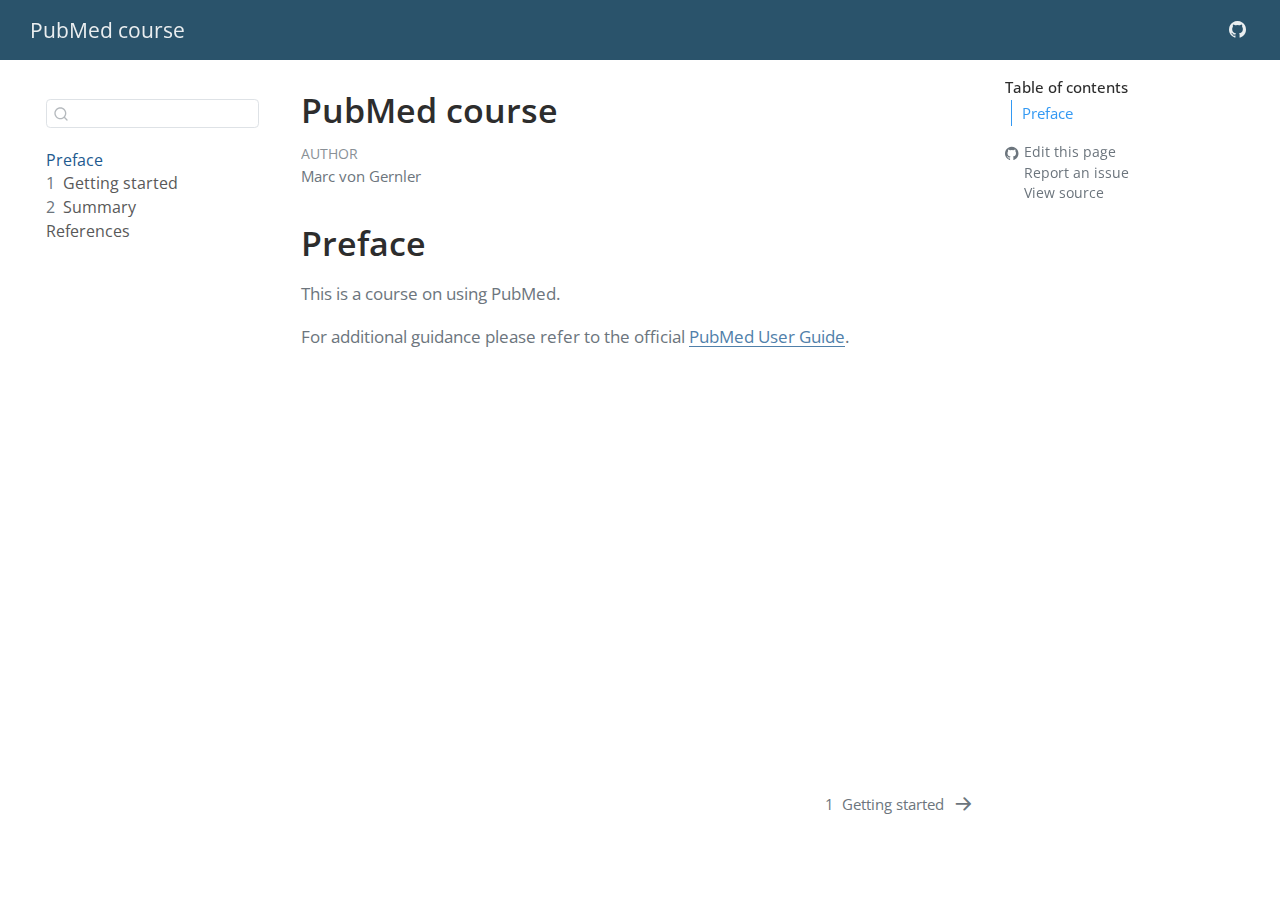
==== docs/index.html @ bc91e047 "first content added" ====
<!DOCTYPE html>
<html xmlns="http://www.w3.org/1999/xhtml" lang="en" xml:lang="en"><head>

<meta charset="utf-8">
<meta name="generator" content="quarto-1.4.555">

<meta name="viewport" content="width=device-width, initial-scale=1.0, user-scalable=yes">

<meta name="author" content="Marc von Gernler">

<title>PubMed course</title>
<style>
code{white-space: pre-wrap;}
span.smallcaps{font-variant: small-caps;}
div.columns{display: flex; gap: min(4vw, 1.5em);}
div.column{flex: auto; overflow-x: auto;}
div.hanging-indent{margin-left: 1.5em; text-indent: -1.5em;}
ul.task-list{list-style: none;}
ul.task-list li input[type="checkbox"] {
  width: 0.8em;
  margin: 0 0.8em 0.2em -1em; /* quarto-specific, see https://github.com/quarto-dev/quarto-cli/issues/4556 */ 
  vertical-align: middle;
}
</style>


<script src="site_libs/quarto-nav/quarto-nav.js"></script>
<script src="site_libs/quarto-nav/headroom.min.js"></script>
<script src="site_libs/clipboard/clipboard.min.js"></script>
<script src="site_libs/quarto-search/autocomplete.umd.js"></script>
<script src="site_libs/quarto-search/fuse.min.js"></script>
<script src="site_libs/quarto-search/quarto-search.js"></script>
<meta name="quarto:offset" content="./">
<link href="./intro.html" rel="next">
<script src="site_libs/quarto-html/quarto.js"></script>
<script src="site_libs/quarto-html/popper.min.js"></script>
<script src="site_libs/quarto-html/tippy.umd.min.js"></script>
<script src="site_libs/quarto-html/anchor.min.js"></script>
<link href="site_libs/quarto-html/tippy.css" rel="stylesheet">
<link href="site_libs/quarto-html/quarto-syntax-highlighting.css" rel="stylesheet" id="quarto-text-highlighting-styles">
<script src="site_libs/bootstrap/bootstrap.min.js"></script>
<link href="site_libs/bootstrap/bootstrap-icons.css" rel="stylesheet">
<link href="site_libs/bootstrap/bootstrap.min.css" rel="stylesheet" id="quarto-bootstrap" data-mode="light">
<script id="quarto-search-options" type="application/json">{
  "location": "sidebar",
  "copy-button": false,
  "collapse-after": 3,
  "panel-placement": "start",
  "type": "textbox",
  "limit": 50,
  "keyboard-shortcut": [
    "f",
    "/",
    "s"
  ],
  "language": {
    "search-no-results-text": "No results",
    "search-matching-documents-text": "matching documents",
    "search-copy-link-title": "Copy link to search",
    "search-hide-matches-text": "Hide additional matches",
    "search-more-match-text": "more match in this document",
    "search-more-matches-text": "more matches in this document",
    "search-clear-button-title": "Clear",
    "search-text-placeholder": "",
    "search-detached-cancel-button-title": "Cancel",
    "search-submit-button-title": "Submit",
    "search-label": "Search"
  }
}</script>


</head>

<body class="nav-sidebar floating nav-fixed">

<div id="quarto-search-results"></div>
  <header id="quarto-header" class="headroom fixed-top">
    <nav class="navbar navbar-expand-lg " data-bs-theme="dark">
      <div class="navbar-container container-fluid">
      <div class="navbar-brand-container mx-auto">
    <a class="navbar-brand" href="./index.html">
    <span class="navbar-title">PubMed course</span>
    </a>
  </div>
        <div class="quarto-navbar-tools tools-end">
    <a href="https://www.github.com/Maelphes/pmcourse" title="Source Code" class="quarto-navigation-tool px-1" aria-label="Source Code"><i class="bi bi-github"></i></a>
</div>
      </div> <!-- /container-fluid -->
    </nav>
  <nav class="quarto-secondary-nav">
    <div class="container-fluid d-flex">
      <button type="button" class="quarto-btn-toggle btn" data-bs-toggle="collapse" data-bs-target=".quarto-sidebar-collapse-item" aria-controls="quarto-sidebar" aria-expanded="false" aria-label="Toggle sidebar navigation" onclick="if (window.quartoToggleHeadroom) { window.quartoToggleHeadroom(); }">
        <i class="bi bi-layout-text-sidebar-reverse"></i>
      </button>
        <nav class="quarto-page-breadcrumbs" aria-label="breadcrumb"><ol class="breadcrumb"><li class="breadcrumb-item"><a href="./index.html">Preface</a></li></ol></nav>
        <a class="flex-grow-1" role="button" data-bs-toggle="collapse" data-bs-target=".quarto-sidebar-collapse-item" aria-controls="quarto-sidebar" aria-expanded="false" aria-label="Toggle sidebar navigation" onclick="if (window.quartoToggleHeadroom) { window.quartoToggleHeadroom(); }">      
        </a>
      <button type="button" class="btn quarto-search-button" aria-label="" onclick="window.quartoOpenSearch();">
        <i class="bi bi-search"></i>
      </button>
    </div>
  </nav>
</header>
<!-- content -->
<div id="quarto-content" class="quarto-container page-columns page-rows-contents page-layout-article page-navbar">
<!-- sidebar -->
  <nav id="quarto-sidebar" class="sidebar collapse collapse-horizontal quarto-sidebar-collapse-item sidebar-navigation floating overflow-auto">
        <div class="mt-2 flex-shrink-0 align-items-center">
        <div class="sidebar-search">
        <div id="quarto-search" class="" title="Search"></div>
        </div>
        </div>
    <div class="sidebar-menu-container"> 
    <ul class="list-unstyled mt-1">
        <li class="sidebar-item">
  <div class="sidebar-item-container"> 
  <a href="./index.html" class="sidebar-item-text sidebar-link active">
 <span class="menu-text">Preface</span></a>
  </div>
</li>
        <li class="sidebar-item">
  <div class="sidebar-item-container"> 
  <a href="./intro.html" class="sidebar-item-text sidebar-link">
 <span class="menu-text"><span class="chapter-number">1</span>&nbsp; <span class="chapter-title">Getting started</span></span></a>
  </div>
</li>
        <li class="sidebar-item">
  <div class="sidebar-item-container"> 
  <a href="./summary.html" class="sidebar-item-text sidebar-link">
 <span class="menu-text"><span class="chapter-number">2</span>&nbsp; <span class="chapter-title">Summary</span></span></a>
  </div>
</li>
        <li class="sidebar-item">
  <div class="sidebar-item-container"> 
  <a href="./references.html" class="sidebar-item-text sidebar-link">
 <span class="menu-text">References</span></a>
  </div>
</li>
    </ul>
    </div>
</nav>
<div id="quarto-sidebar-glass" class="quarto-sidebar-collapse-item" data-bs-toggle="collapse" data-bs-target=".quarto-sidebar-collapse-item"></div>
<!-- margin-sidebar -->
    <div id="quarto-margin-sidebar" class="sidebar margin-sidebar">
        <nav id="TOC" role="doc-toc" class="toc-active">
    <h2 id="toc-title">Table of contents</h2>
   
  <ul>
  <li><a href="#preface" id="toc-preface" class="nav-link active" data-scroll-target="#preface">Preface</a></li>
  </ul>
<div class="toc-actions"><ul><li><a href="https://www.github.com/Maelphes/pmcourse/edit/main/index.qmd" class="toc-action"><i class="bi bi-github"></i>Edit this page</a></li><li><a href="https://www.github.com/Maelphes/pmcourse/issues/new" class="toc-action"><i class="bi empty"></i>Report an issue</a></li><li><a href="https://www.github.com/Maelphes/pmcourse/blob/main/index.qmd" class="toc-action"><i class="bi empty"></i>View source</a></li></ul></div></nav>
    </div>
<!-- main -->
<main class="content" id="quarto-document-content">

<header id="title-block-header" class="quarto-title-block default">
<div class="quarto-title">
<h1 class="title">PubMed course</h1>
</div>



<div class="quarto-title-meta">

    <div>
    <div class="quarto-title-meta-heading">Author</div>
    <div class="quarto-title-meta-contents">
             <p>Marc von Gernler </p>
          </div>
  </div>
    
  
    
  </div>
  


</header>


<section id="preface" class="level1 unnumbered">
<h1 class="unnumbered">Preface</h1>
<p>This is a course on using PubMed.</p>
<p>For additional guidance please refer to the official <a href="https://pubmed.ncbi.nlm.nih.gov/help/">PubMed User Guide</a>.</p>


</section>

</main> <!-- /main -->
<script id="quarto-html-after-body" type="application/javascript">
window.document.addEventListener("DOMContentLoaded", function (event) {
  const toggleBodyColorMode = (bsSheetEl) => {
    const mode = bsSheetEl.getAttribute("data-mode");
    const bodyEl = window.document.querySelector("body");
    if (mode === "dark") {
      bodyEl.classList.add("quarto-dark");
      bodyEl.classList.remove("quarto-light");
    } else {
      bodyEl.classList.add("quarto-light");
      bodyEl.classList.remove("quarto-dark");
    }
  }
  const toggleBodyColorPrimary = () => {
    const bsSheetEl = window.document.querySelector("link#quarto-bootstrap");
    if (bsSheetEl) {
      toggleBodyColorMode(bsSheetEl);
    }
  }
  toggleBodyColorPrimary();  
  const icon = "";
  const anchorJS = new window.AnchorJS();
  anchorJS.options = {
    placement: 'right',
    icon: icon
  };
  anchorJS.add('.anchored');
  const isCodeAnnotation = (el) => {
    for (const clz of el.classList) {
      if (clz.startsWith('code-annotation-')) {                     
        return true;
      }
    }
    return false;
  }
  const clipboard = new window.ClipboardJS('.code-copy-button', {
    text: function(trigger) {
      const codeEl = trigger.previousElementSibling.cloneNode(true);
      for (const childEl of codeEl.children) {
        if (isCodeAnnotation(childEl)) {
          childEl.remove();
        }
      }
      return codeEl.innerText;
    }
  });
  clipboard.on('success', function(e) {
    // button target
    const button = e.trigger;
    // don't keep focus
    button.blur();
    // flash "checked"
    button.classList.add('code-copy-button-checked');
    var currentTitle = button.getAttribute("title");
    button.setAttribute("title", "Copied!");
    let tooltip;
    if (window.bootstrap) {
      button.setAttribute("data-bs-toggle", "tooltip");
      button.setAttribute("data-bs-placement", "left");
      button.setAttribute("data-bs-title", "Copied!");
      tooltip = new bootstrap.Tooltip(button, 
        { trigger: "manual", 
          customClass: "code-copy-button-tooltip",
          offset: [0, -8]});
      tooltip.show();    
    }
    setTimeout(function() {
      if (tooltip) {
        tooltip.hide();
        button.removeAttribute("data-bs-title");
        button.removeAttribute("data-bs-toggle");
        button.removeAttribute("data-bs-placement");
      }
      button.setAttribute("title", currentTitle);
      button.classList.remove('code-copy-button-checked');
    }, 1000);
    // clear code selection
    e.clearSelection();
  });
    var localhostRegex = new RegExp(/^(?:http|https):\/\/localhost\:?[0-9]*\//);
    var mailtoRegex = new RegExp(/^mailto:/);
      var filterRegex = new RegExp('/' + window.location.host + '/');
    var isInternal = (href) => {
        return filterRegex.test(href) || localhostRegex.test(href) || mailtoRegex.test(href);
    }
    // Inspect non-navigation links and adorn them if external
 	var links = window.document.querySelectorAll('a[href]:not(.nav-link):not(.navbar-brand):not(.toc-action):not(.sidebar-link):not(.sidebar-item-toggle):not(.pagination-link):not(.no-external):not([aria-hidden]):not(.dropdown-item):not(.quarto-navigation-tool)');
    for (var i=0; i<links.length; i++) {
      const link = links[i];
      if (!isInternal(link.href)) {
        // undo the damage that might have been done by quarto-nav.js in the case of
        // links that we want to consider external
        if (link.dataset.originalHref !== undefined) {
          link.href = link.dataset.originalHref;
        }
          // target, if specified
          link.setAttribute("target", "_blank");
          if (link.getAttribute("rel") === null) {
            link.setAttribute("rel", "noopener");
          }
      }
    }
  function tippyHover(el, contentFn, onTriggerFn, onUntriggerFn) {
    const config = {
      allowHTML: true,
      maxWidth: 500,
      delay: 100,
      arrow: false,
      appendTo: function(el) {
          return el.parentElement;
      },
      interactive: true,
      interactiveBorder: 10,
      theme: 'quarto',
      placement: 'bottom-start',
    };
    if (contentFn) {
      config.content = contentFn;
    }
    if (onTriggerFn) {
      config.onTrigger = onTriggerFn;
    }
    if (onUntriggerFn) {
      config.onUntrigger = onUntriggerFn;
    }
    window.tippy(el, config); 
  }
  const noterefs = window.document.querySelectorAll('a[role="doc-noteref"]');
  for (var i=0; i<noterefs.length; i++) {
    const ref = noterefs[i];
    tippyHover(ref, function() {
      // use id or data attribute instead here
      let href = ref.getAttribute('data-footnote-href') || ref.getAttribute('href');
      try { href = new URL(href).hash; } catch {}
      const id = href.replace(/^#\/?/, "");
      const note = window.document.getElementById(id);
      if (note) {
        return note.innerHTML;
      } else {
        return "";
      }
    });
  }
  const xrefs = window.document.querySelectorAll('a.quarto-xref');
  const processXRef = (id, note) => {
    // Strip column container classes
    const stripColumnClz = (el) => {
      el.classList.remove("page-full", "page-columns");
      if (el.children) {
        for (const child of el.children) {
          stripColumnClz(child);
        }
      }
    }
    stripColumnClz(note)
    if (id === null || id.startsWith('sec-')) {
      // Special case sections, only their first couple elements
      const container = document.createElement("div");
      if (note.children && note.children.length > 2) {
        container.appendChild(note.children[0].cloneNode(true));
        for (let i = 1; i < note.children.length; i++) {
          const child = note.children[i];
          if (child.tagName === "P" && child.innerText === "") {
            continue;
          } else {
            container.appendChild(child.cloneNode(true));
            break;
          }
        }
        if (window.Quarto?.typesetMath) {
          window.Quarto.typesetMath(container);
        }
        return container.innerHTML
      } else {
        if (window.Quarto?.typesetMath) {
          window.Quarto.typesetMath(note);
        }
        return note.innerHTML;
      }
    } else {
      // Remove any anchor links if they are present
      const anchorLink = note.querySelector('a.anchorjs-link');
      if (anchorLink) {
        anchorLink.remove();
      }
      if (window.Quarto?.typesetMath) {
        window.Quarto.typesetMath(note);
      }
      // TODO in 1.5, we should make sure this works without a callout special case
      if (note.classList.contains("callout")) {
        return note.outerHTML;
      } else {
        return note.innerHTML;
      }
    }
  }
  for (var i=0; i<xrefs.length; i++) {
    const xref = xrefs[i];
    tippyHover(xref, undefined, function(instance) {
      instance.disable();
      let url = xref.getAttribute('href');
      let hash = undefined; 
      if (url.startsWith('#')) {
        hash = url;
      } else {
        try { hash = new URL(url).hash; } catch {}
      }
      if (hash) {
        const id = hash.replace(/^#\/?/, "");
        const note = window.document.getElementById(id);
        if (note !== null) {
          try {
            const html = processXRef(id, note.cloneNode(true));
            instance.setContent(html);
          } finally {
            instance.enable();
            instance.show();
          }
        } else {
          // See if we can fetch this
          fetch(url.split('#')[0])
          .then(res => res.text())
          .then(html => {
            const parser = new DOMParser();
            const htmlDoc = parser.parseFromString(html, "text/html");
            const note = htmlDoc.getElementById(id);
            if (note !== null) {
              const html = processXRef(id, note);
              instance.setContent(html);
            } 
          }).finally(() => {
            instance.enable();
            instance.show();
          });
        }
      } else {
        // See if we can fetch a full url (with no hash to target)
        // This is a special case and we should probably do some content thinning / targeting
        fetch(url)
        .then(res => res.text())
        .then(html => {
          const parser = new DOMParser();
          const htmlDoc = parser.parseFromString(html, "text/html");
          const note = htmlDoc.querySelector('main.content');
          if (note !== null) {
            // This should only happen for chapter cross references
            // (since there is no id in the URL)
            // remove the first header
            if (note.children.length > 0 && note.children[0].tagName === "HEADER") {
              note.children[0].remove();
            }
            const html = processXRef(null, note);
            instance.setContent(html);
          } 
        }).finally(() => {
          instance.enable();
          instance.show();
        });
      }
    }, function(instance) {
    });
  }
      let selectedAnnoteEl;
      const selectorForAnnotation = ( cell, annotation) => {
        let cellAttr = 'data-code-cell="' + cell + '"';
        let lineAttr = 'data-code-annotation="' +  annotation + '"';
        const selector = 'span[' + cellAttr + '][' + lineAttr + ']';
        return selector;
      }
      const selectCodeLines = (annoteEl) => {
        const doc = window.document;
        const targetCell = annoteEl.getAttribute("data-target-cell");
        const targetAnnotation = annoteEl.getAttribute("data-target-annotation");
        const annoteSpan = window.document.querySelector(selectorForAnnotation(targetCell, targetAnnotation));
        const lines = annoteSpan.getAttribute("data-code-lines").split(",");
        const lineIds = lines.map((line) => {
          return targetCell + "-" + line;
        })
        let top = null;
        let height = null;
        let parent = null;
        if (lineIds.length > 0) {
            //compute the position of the single el (top and bottom and make a div)
            const el = window.document.getElementById(lineIds[0]);
            top = el.offsetTop;
            height = el.offsetHeight;
            parent = el.parentElement.parentElement;
          if (lineIds.length > 1) {
            const lastEl = window.document.getElementById(lineIds[lineIds.length - 1]);
            const bottom = lastEl.offsetTop + lastEl.offsetHeight;
            height = bottom - top;
          }
          if (top !== null && height !== null && parent !== null) {
            // cook up a div (if necessary) and position it 
            let div = window.document.getElementById("code-annotation-line-highlight");
            if (div === null) {
              div = window.document.createElement("div");
              div.setAttribute("id", "code-annotation-line-highlight");
              div.style.position = 'absolute';
              parent.appendChild(div);
            }
            div.style.top = top - 2 + "px";
            div.style.height = height + 4 + "px";
            div.style.left = 0;
            let gutterDiv = window.document.getElementById("code-annotation-line-highlight-gutter");
            if (gutterDiv === null) {
              gutterDiv = window.document.createElement("div");
              gutterDiv.setAttribute("id", "code-annotation-line-highlight-gutter");
              gutterDiv.style.position = 'absolute';
              const codeCell = window.document.getElementById(targetCell);
              const gutter = codeCell.querySelector('.code-annotation-gutter');
              gutter.appendChild(gutterDiv);
            }
            gutterDiv.style.top = top - 2 + "px";
            gutterDiv.style.height = height + 4 + "px";
          }
          selectedAnnoteEl = annoteEl;
        }
      };
      const unselectCodeLines = () => {
        const elementsIds = ["code-annotation-line-highlight", "code-annotation-line-highlight-gutter"];
        elementsIds.forEach((elId) => {
          const div = window.document.getElementById(elId);
          if (div) {
            div.remove();
          }
        });
        selectedAnnoteEl = undefined;
      };
        // Handle positioning of the toggle
    window.addEventListener(
      "resize",
      throttle(() => {
        elRect = undefined;
        if (selectedAnnoteEl) {
          selectCodeLines(selectedAnnoteEl);
        }
      }, 10)
    );
    function throttle(fn, ms) {
    let throttle = false;
    let timer;
      return (...args) => {
        if(!throttle) { // first call gets through
            fn.apply(this, args);
            throttle = true;
        } else { // all the others get throttled
            if(timer) clearTimeout(timer); // cancel #2
            timer = setTimeout(() => {
              fn.apply(this, args);
              timer = throttle = false;
            }, ms);
        }
      };
    }
      // Attach click handler to the DT
      const annoteDls = window.document.querySelectorAll('dt[data-target-cell]');
      for (const annoteDlNode of annoteDls) {
        annoteDlNode.addEventListener('click', (event) => {
          const clickedEl = event.target;
          if (clickedEl !== selectedAnnoteEl) {
            unselectCodeLines();
            const activeEl = window.document.querySelector('dt[data-target-cell].code-annotation-active');
            if (activeEl) {
              activeEl.classList.remove('code-annotation-active');
            }
            selectCodeLines(clickedEl);
            clickedEl.classList.add('code-annotation-active');
          } else {
            // Unselect the line
            unselectCodeLines();
            clickedEl.classList.remove('code-annotation-active');
          }
        });
      }
  const findCites = (el) => {
    const parentEl = el.parentElement;
    if (parentEl) {
      const cites = parentEl.dataset.cites;
      if (cites) {
        return {
          el,
          cites: cites.split(' ')
        };
      } else {
        return findCites(el.parentElement)
      }
    } else {
      return undefined;
    }
  };
  var bibliorefs = window.document.querySelectorAll('a[role="doc-biblioref"]');
  for (var i=0; i<bibliorefs.length; i++) {
    const ref = bibliorefs[i];
    const citeInfo = findCites(ref);
    if (citeInfo) {
      tippyHover(citeInfo.el, function() {
        var popup = window.document.createElement('div');
        citeInfo.cites.forEach(function(cite) {
          var citeDiv = window.document.createElement('div');
          citeDiv.classList.add('hanging-indent');
          citeDiv.classList.add('csl-entry');
          var biblioDiv = window.document.getElementById('ref-' + cite);
          if (biblioDiv) {
            citeDiv.innerHTML = biblioDiv.innerHTML;
          }
          popup.appendChild(citeDiv);
        });
        return popup.innerHTML;
      });
    }
  }
});
</script>
<nav class="page-navigation">
  <div class="nav-page nav-page-previous">
  </div>
  <div class="nav-page nav-page-next">
      <a href="./intro.html" class="pagination-link" aria-label="Getting started">
        <span class="nav-page-text"><span class="chapter-number">1</span>&nbsp; <span class="chapter-title">Getting started</span></span> <i class="bi bi-arrow-right-short"></i>
      </a>
  </div>
</nav>
</div> <!-- /content -->




<footer class="footer"><div class="nav-footer"><div class="nav-footer-center"><div class="toc-actions d-sm-block d-md-none"><ul><li><a href="https://www.github.com/Maelphes/pmcourse/edit/main/index.qmd" class="toc-action"><i class="bi bi-github"></i>Edit this page</a></li><li><a href="https://www.github.com/Maelphes/pmcourse/issues/new" class="toc-action"><i class="bi empty"></i>Report an issue</a></li><li><a href="https://www.github.com/Maelphes/pmcourse/blob/main/index.qmd" class="toc-action"><i class="bi empty"></i>View source</a></li></ul></div></div></div></footer></body></html>
---- docs/site_libs/quarto-html/tippy.css ----
.tippy-box[data-animation=fade][data-state=hidden]{opacity:0}[data-tippy-root]{max-width:calc(100vw - 10px)}.tippy-box{position:relative;background-color:#333;color:#fff;border-radius:4px;font-size:14px;line-height:1.4;white-space:normal;outline:0;transition-property:transform,visibility,opacity}.tippy-box[data-placement^=top]>.tippy-arrow{bottom:0}.tippy-box[data-placement^=top]>.tippy-arrow:before{bottom:-7px;left:0;border-width:8px 8px 0;border-top-color:initial;transform-origin:center top}.tippy-box[data-placement^=bottom]>.tippy-arrow{top:0}.tippy-box[data-placement^=bottom]>.tippy-arrow:before{top:-7px;left:0;border-width:0 8px 8px;border-bottom-color:initial;transform-origin:center bottom}.tippy-box[data-placement^=left]>.tippy-arrow{right:0}.tippy-box[data-placement^=left]>.tippy-arrow:before{border-width:8px 0 8px 8px;border-left-color:initial;right:-7px;transform-origin:center left}.tippy-box[data-placement^=right]>.tippy-arrow{left:0}.tippy-box[data-placement^=right]>.tippy-arrow:before{left:-7px;border-width:8px 8px 8px 0;border-right-color:initial;transform-origin:center right}.tippy-box[data-inertia][data-state=visible]{transition-timing-function:cubic-bezier(.54,1.5,.38,1.11)}.tippy-arrow{width:16px;height:16px;color:#333}.tippy-arrow:before{content:"";position:absolute;border-color:transparent;border-style:solid}.tippy-content{position:relative;padding:5px 9px;z-index:1}
---- docs/site_libs/quarto-html/quarto-syntax-highlighting.css ----
/* quarto syntax highlight colors */
:root {
  --quarto-hl-ot-color: #003B4F;
  --quarto-hl-at-color: #657422;
  --quarto-hl-ss-color: #20794D;
  --quarto-hl-an-color: #5E5E5E;
  --quarto-hl-fu-color: #4758AB;
  --quarto-hl-st-color: #20794D;
  --quarto-hl-cf-color: #003B4F;
  --quarto-hl-op-color: #5E5E5E;
  --quarto-hl-er-color: #AD0000;
  --quarto-hl-bn-color: #AD0000;
  --quarto-hl-al-color: #AD0000;
  --quarto-hl-va-color: #111111;
  --quarto-hl-bu-color: inherit;
  --quarto-hl-ex-color: inherit;
  --quarto-hl-pp-color: #AD0000;
  --quarto-hl-in-color: #5E5E5E;
  --quarto-hl-vs-color: #20794D;
  --quarto-hl-wa-color: #5E5E5E;
  --quarto-hl-do-color: #5E5E5E;
  --quarto-hl-im-color: #00769E;
  --quarto-hl-ch-color: #20794D;
  --quarto-hl-dt-color: #AD0000;
  --quarto-hl-fl-color: #AD0000;
  --quarto-hl-co-color: #5E5E5E;
  --quarto-hl-cv-color: #5E5E5E;
  --quarto-hl-cn-color: #8f5902;
  --quarto-hl-sc-color: #5E5E5E;
  --quarto-hl-dv-color: #AD0000;
  --quarto-hl-kw-color: #003B4F;
}

/* other quarto variables */
:root {
  --quarto-font-monospace: SFMono-Regular, Menlo, Monaco, Consolas, "Liberation Mono", "Courier New", monospace;
}

pre > code.sourceCode > span {
  color: #003B4F;
}

code span {
  color: #003B4F;
}

code.sourceCode > span {
  color: #003B4F;
}

div.sourceCode,
div.sourceCode pre.sourceCode {
  color: #003B4F;
}

code span.ot {
  color: #003B4F;
  font-style: inherit;
}

code span.at {
  color: #657422;
  font-style: inherit;
}

code span.ss {
  color: #20794D;
  font-style: inherit;
}

code span.an {
  color: #5E5E5E;
  font-style: inherit;
}

code span.fu {
  color: #4758AB;
  font-style: inherit;
}

code span.st {
  color: #20794D;
  font-style: inherit;
}

code span.cf {
  color: #003B4F;
  font-style: inherit;
}

code span.op {
  color: #5E5E5E;
  font-style: inherit;
}

code span.er {
  color: #AD0000;
  font-style: inherit;
}

code span.bn {
  color: #AD0000;
  font-style: inherit;
}

code span.al {
  color: #AD0000;
  font-style: inherit;
}

code span.va {
  color: #111111;
  font-style: inherit;
}

code span.bu {
  font-style: inherit;
}

code span.ex {
  font-style: inherit;
}

code span.pp {
  color: #AD0000;
  font-style: inherit;
}

code span.in {
  color: #5E5E5E;
  font-style: inherit;
}

code span.vs {
  color: #20794D;
  font-style: inherit;
}

code span.wa {
  color: #5E5E5E;
  font-style: italic;
}

code span.do {
  color: #5E5E5E;
  font-style: italic;
}

code span.im {
  color: #00769E;
  font-style: inherit;
}

code span.ch {
  color: #20794D;
  font-style: inherit;
}

code span.dt {
  color: #AD0000;
  font-style: inherit;
}

code span.fl {
  color: #AD0000;
  font-style: inherit;
}

code span.co {
  color: #5E5E5E;
  font-style: inherit;
}

code span.cv {
  color: #5E5E5E;
  font-style: italic;
}

code span.cn {
  color: #8f5902;
  font-style: inherit;
}

code span.sc {
  color: #5E5E5E;
  font-style: inherit;
}

code span.dv {
  color: #AD0000;
  font-style: inherit;
}

code span.kw {
  color: #003B4F;
  font-style: inherit;
}

.prevent-inlining {
  content: "</";
}

/*# sourceMappingURL=debc5d5d77c3f9108843748ff7464032.css.map */
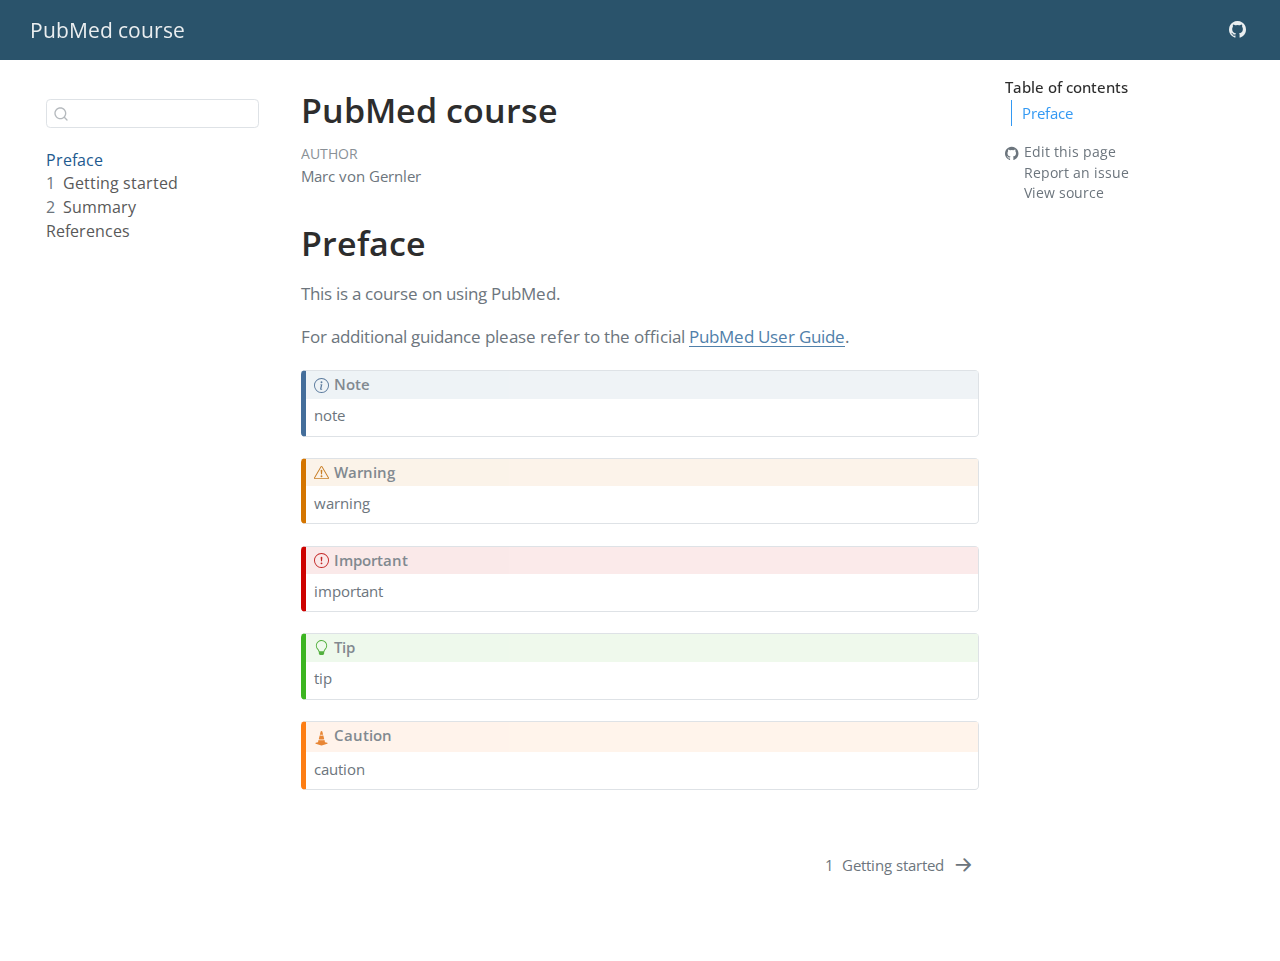
==== commit 4febd3e5: "other content added" ====
--- a/docs/index.html
+++ b/docs/index.html
@@ -182,6 +182,71 @@
 <h1 class="unnumbered">Preface</h1>
 <p>This is a course on using PubMed.</p>
 <p>For additional guidance please refer to the official <a href="https://pubmed.ncbi.nlm.nih.gov/help/">PubMed User Guide</a>.</p>
+<div class="callout callout-style-default callout-note callout-titled">
+<div class="callout-header d-flex align-content-center">
+<div class="callout-icon-container">
+<i class="callout-icon"></i>
+</div>
+<div class="callout-title-container flex-fill">
+Note
+</div>
+</div>
+<div class="callout-body-container callout-body">
+<p>note</p>
+</div>
+</div>
+<div class="callout callout-style-default callout-warning callout-titled">
+<div class="callout-header d-flex align-content-center">
+<div class="callout-icon-container">
+<i class="callout-icon"></i>
+</div>
+<div class="callout-title-container flex-fill">
+Warning
+</div>
+</div>
+<div class="callout-body-container callout-body">
+<p>warning</p>
+</div>
+</div>
+<div class="callout callout-style-default callout-important callout-titled">
+<div class="callout-header d-flex align-content-center">
+<div class="callout-icon-container">
+<i class="callout-icon"></i>
+</div>
+<div class="callout-title-container flex-fill">
+Important
+</div>
+</div>
+<div class="callout-body-container callout-body">
+<p>important</p>
+</div>
+</div>
+<div class="callout callout-style-default callout-tip callout-titled">
+<div class="callout-header d-flex align-content-center">
+<div class="callout-icon-container">
+<i class="callout-icon"></i>
+</div>
+<div class="callout-title-container flex-fill">
+Tip
+</div>
+</div>
+<div class="callout-body-container callout-body">
+<p>tip</p>
+</div>
+</div>
+<div class="callout callout-style-default callout-caution callout-titled">
+<div class="callout-header d-flex align-content-center">
+<div class="callout-icon-container">
+<i class="callout-icon"></i>
+</div>
+<div class="callout-title-container flex-fill">
+Caution
+</div>
+</div>
+<div class="callout-body-container callout-body">
+<p>caution</p>
+</div>
+</div>
 
 
 </section>
